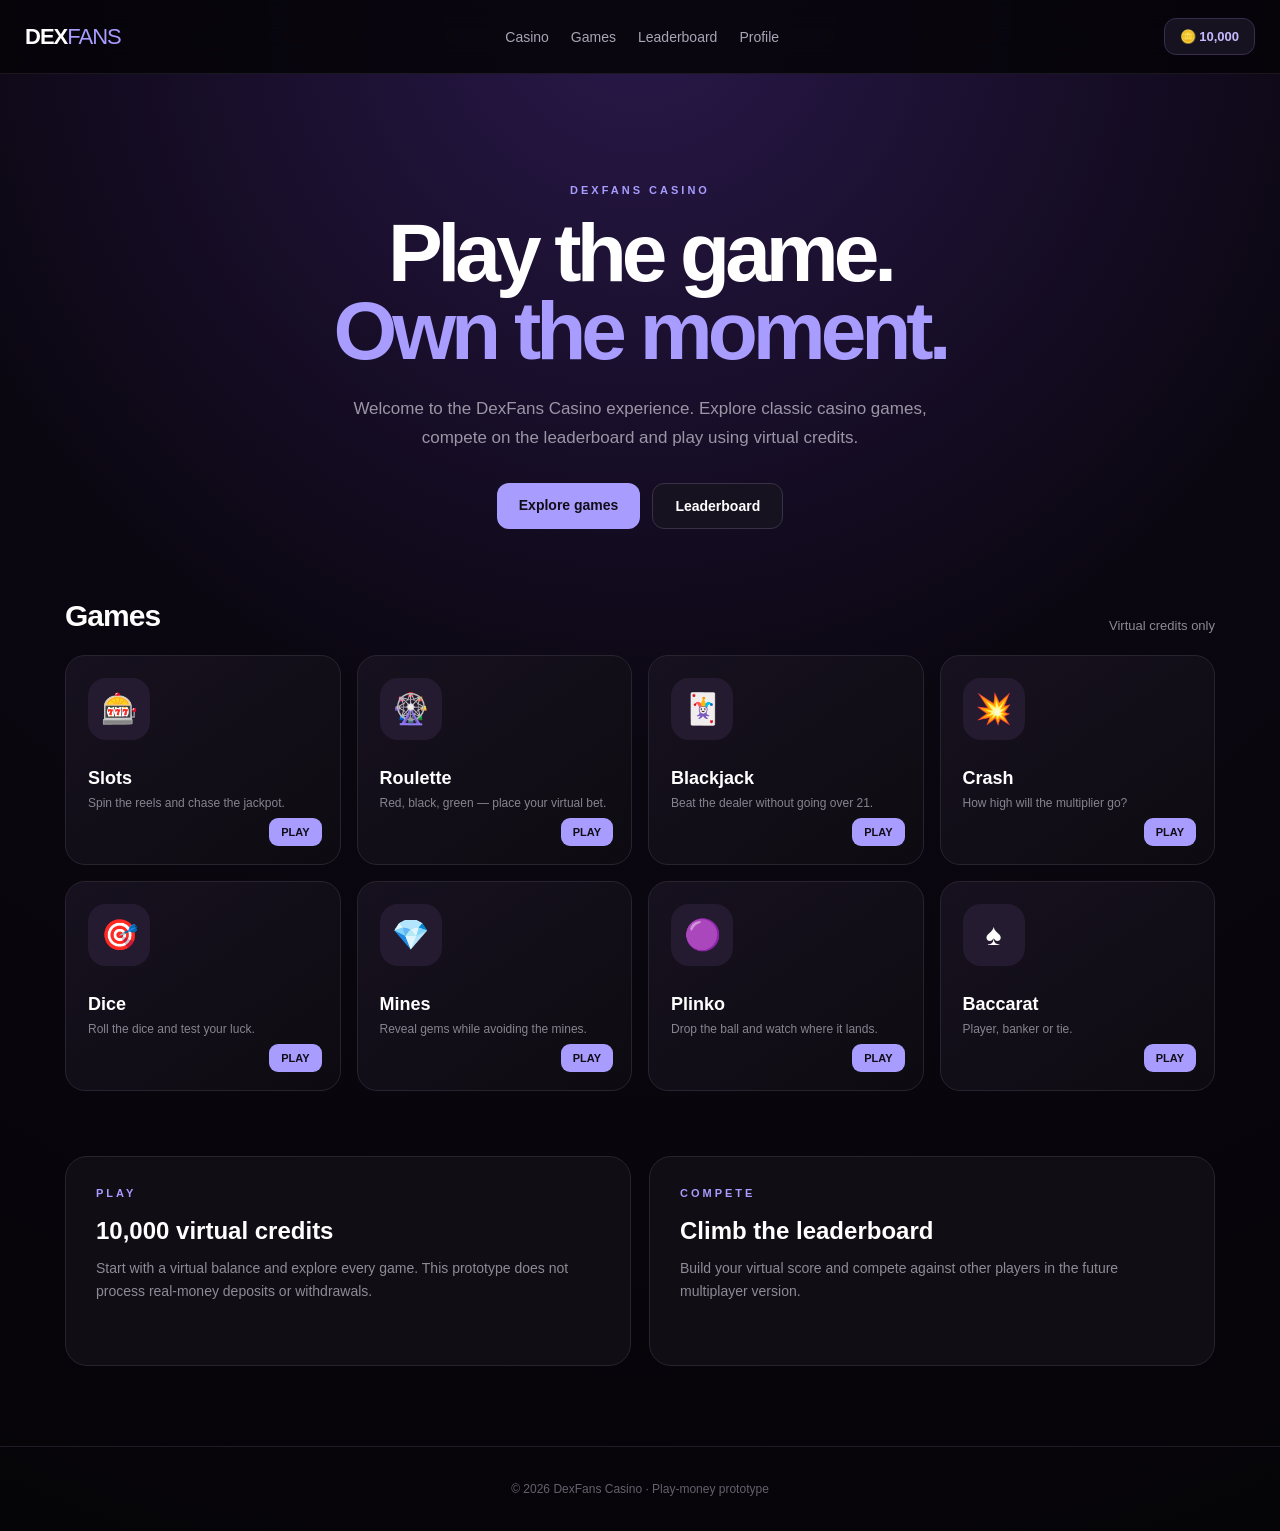
==== index.html @ b961a826 "Create index.html" ====
<!DOCTYPE html>
<html lang="en">
<head>
  <meta charset="UTF-8">
  <meta name="viewport" content="width=device-width, initial-scale=1.0">

  <title>DexFans Casino</title>

  <style>
    * {
      box-sizing: border-box;
      margin: 0;
      padding: 0;
    }

    body {
      font-family: Arial, Helvetica, sans-serif;
      background:
        radial-gradient(circle at top, #29184a 0%, #0b0711 45%, #050407 100%);
      color: white;
      min-height: 100vh;
    }

    header {
      height: 74px;
      display: flex;
      align-items: center;
      justify-content: space-between;
      padding: 0 25px;
      border-bottom: 1px solid rgba(255,255,255,.08);
      background: rgba(5,4,8,.85);
      backdrop-filter: blur(15px);
      position: sticky;
      top: 0;
      z-index: 10;
    }

    .logo {
      font-size: 22px;
      font-weight: 800;
      letter-spacing: -1px;
      text-decoration: none;
      color: white;
    }

    .logo span {
      color: #a89cff;
      font-weight: 400;
    }

    nav {
      display: flex;
      gap: 22px;
    }

    nav a {
      color: #aaa4b5;
      text-decoration: none;
      font-size: 14px;
    }

    nav a:hover {
      color: white;
    }

    .balance {
      background: #17121f;
      border: 1px solid #392c4e;
      padding: 10px 15px;
      border-radius: 12px;
      color: #c5baff;
      font-weight: bold;
      font-size: 13px;
    }

    main {
      max-width: 1200px;
      margin: auto;
      padding: 55px 25px 80px;
    }

    .hero {
      text-align: center;
      padding: 55px 10px 70px;
    }

    .eyebrow {
      color: #a89cff;
      letter-spacing: 3px;
      font-size: 11px;
      font-weight: bold;
      margin-bottom: 18px;
    }

    h1 {
      font-size: clamp(44px, 8vw, 82px);
      line-height: .95;
      letter-spacing: -5px;
      margin-bottom: 25px;
    }

    h1 span {
      color: #a89cff;
    }

    .hero p {
      color: #9b96a5;
      max-width: 620px;
      margin: auto;
      line-height: 1.7;
      font-size: 17px;
    }

    .hero-buttons {
      margin-top: 30px;
      display: flex;
      justify-content: center;
      gap: 12px;
      flex-wrap: wrap;
    }

    .button {
      display: inline-block;
      border: none;
      border-radius: 12px;
      padding: 14px 22px;
      font-weight: bold;
      cursor: pointer;
      text-decoration: none;
      font-size: 14px;
    }

    .primary {
      background: #a89cff;
      color: #100d17;
    }

    .secondary {
      background: #17121f;
      border: 1px solid #3a3048;
      color: white;
    }

    .section-title {
      display: flex;
      justify-content: space-between;
      align-items: end;
      margin-bottom: 22px;
    }

    .section-title h2 {
      font-size: 30px;
      letter-spacing: -1px;
    }

    .section-title span {
      color: #8e8997;
      font-size: 13px;
    }

    .games {
      display: grid;
      grid-template-columns: repeat(4, 1fr);
      gap: 16px;
    }

    .game {
      min-height: 210px;
      padding: 22px;
      border-radius: 20px;
      border: 1px solid #29232f;
      background: linear-gradient(145deg, #17111f, #0d0b11);
      position: relative;
      overflow: hidden;
      transition: .2s;
    }

    .game:hover {
      transform: translateY(-4px);
      border-color: #6d5e91;
    }

    .game-icon {
      width: 62px;
      height: 62px;
      border-radius: 18px;
      display: grid;
      place-items: center;
      background: #241b31;
      font-size: 30px;
      margin-bottom: 28px;
    }

    .game h3 {
      font-size: 18px;
      margin-bottom: 7px;
    }

    .game p {
      color: #888390;
      font-size: 12px;
    }

    .play {
      position: absolute;
      right: 18px;
      bottom: 18px;
      background: #a89cff;
      color: #100d17;
      padding: 8px 12px;
      border-radius: 9px;
      text-decoration: none;
      font-size: 11px;
      font-weight: bold;
    }

    .feature {
      margin-top: 65px;
      display: grid;
      grid-template-columns: 1fr 1fr;
      gap: 18px;
    }

    .feature-card {
      padding: 30px;
      min-height: 210px;
      border-radius: 22px;
      border: 1px solid #29232f;
      background: #100d14;
    }

    .feature-card h2 {
      margin-bottom: 12px;
    }

    .feature-card p {
      color: #8f8a96;
      line-height: 1.7;
      font-size: 14px;
    }

    footer {
      text-align: center;
      padding: 35px 20px;
      border-top: 1px solid #211d26;
      color: #66616d;
      font-size: 12px;
    }

    @media (max-width: 850px) {
      .games {
        grid-template-columns: repeat(2, 1fr);
      }

      .feature {
        grid-template-columns: 1fr;
      }

      nav {
        display: none;
      }
    }

    @media (max-width: 500px) {
      .games {
        grid-template-columns: 1fr;
      }

      h1 {
        letter-spacing: -3px;
      }

      .balance {
        display: none;
      }
    }
  </style>
</head>

<body>

<header>

  <a href="index.html" class="logo">
    DEX<span>FANS</span>
  </a>

  <nav>
    <a href="index.html">Casino</a>
    <a href="#">Games</a>
    <a href="#">Leaderboard</a>
    <a href="#">Profile</a>
  </nav>

  <div class="balance">
    🪙 10,000
  </div>

</header>


<main>

  <section class="hero">

    <div class="eyebrow">
      DEXFANS CASINO
    </div>

    <h1>
      Play the game.<br>
      <span>Own the moment.</span>
    </h1>

    <p>
      Welcome to the DexFans Casino experience.
      Explore classic casino games, compete on the leaderboard
      and play using virtual credits.
    </p>

    <div class="hero-buttons">
      <a href="#games" class="button primary">
        Explore games
      </a>

      <a href="#leaderboard" class="button secondary">
        Leaderboard
      </a>
    </div>

  </section>


  <section id="games">

    <div class="section-title">
      <h2>Games</h2>
      <span>Virtual credits only</span>
    </div>


    <div class="games">

      <div class="game">
        <div class="game-icon">🎰</div>
        <h3>Slots</h3>
        <p>Spin the reels and chase the jackpot.</p>
        <a class="play" href="slots.html">PLAY</a>
      </div>


      <div class="game">
        <div class="game-icon">🎡</div>
        <h3>Roulette</h3>
        <p>Red, black, green — place your virtual bet.</p>
        <a class="play" href="roulette.html">PLAY</a>
      </div>


      <div class="game">
        <div class="game-icon">🃏</div>
        <h3>Blackjack</h3>
        <p>Beat the dealer without going over 21.</p>
        <a class="play" href="blackjack.html">PLAY</a>
      </div>


      <div class="game">
        <div class="game-icon">💥</div>
        <h3>Crash</h3>
        <p>How high will the multiplier go?</p>
        <a class="play" href="crash.html">PLAY</a>
      </div>


      <div class="game">
        <div class="game-icon">🎯</div>
        <h3>Dice</h3>
        <p>Roll the dice and test your luck.</p>
        <a class="play" href="dice.html">PLAY</a>
      </div>


      <div class="game">
        <div class="game-icon">💎</div>
        <h3>Mines</h3>
        <p>Reveal gems while avoiding the mines.</p>
        <a class="play" href="mines.html">PLAY</a>
      </div>


      <div class="game">
        <div class="game-icon">🟣</div>
        <h3>Plinko</h3>
        <p>Drop the ball and watch where it lands.</p>
        <a class="play" href="plinko.html">PLAY</a>
      </div>


      <div class="game">
        <div class="game-icon">♠️</div>
        <h3>Baccarat</h3>
        <p>Player, banker or tie.</p>
        <a class="play" href="baccarat.html">PLAY</a>
      </div>

    </div>

  </section>


  <section class="feature">

    <div class="feature-card">

      <div class="eyebrow">
        PLAY
      </div>

      <h2>10,000 virtual credits</h2>

      <p>
        Start with a virtual balance and explore every game.
        This prototype does not process real-money deposits
        or withdrawals.
      </p>

    </div>


    <div class="feature-card" id="leaderboard">

      <div class="eyebrow">
        COMPETE
      </div>

      <h2>Climb the leaderboard</h2>

      <p>
        Build your virtual score and compete against other
        players in the future multiplayer version.
      </p>

    </div>

  </section>

</main>


<footer>

  © 2026 DexFans Casino · Play-money prototype

</footer>


</body>
</html>
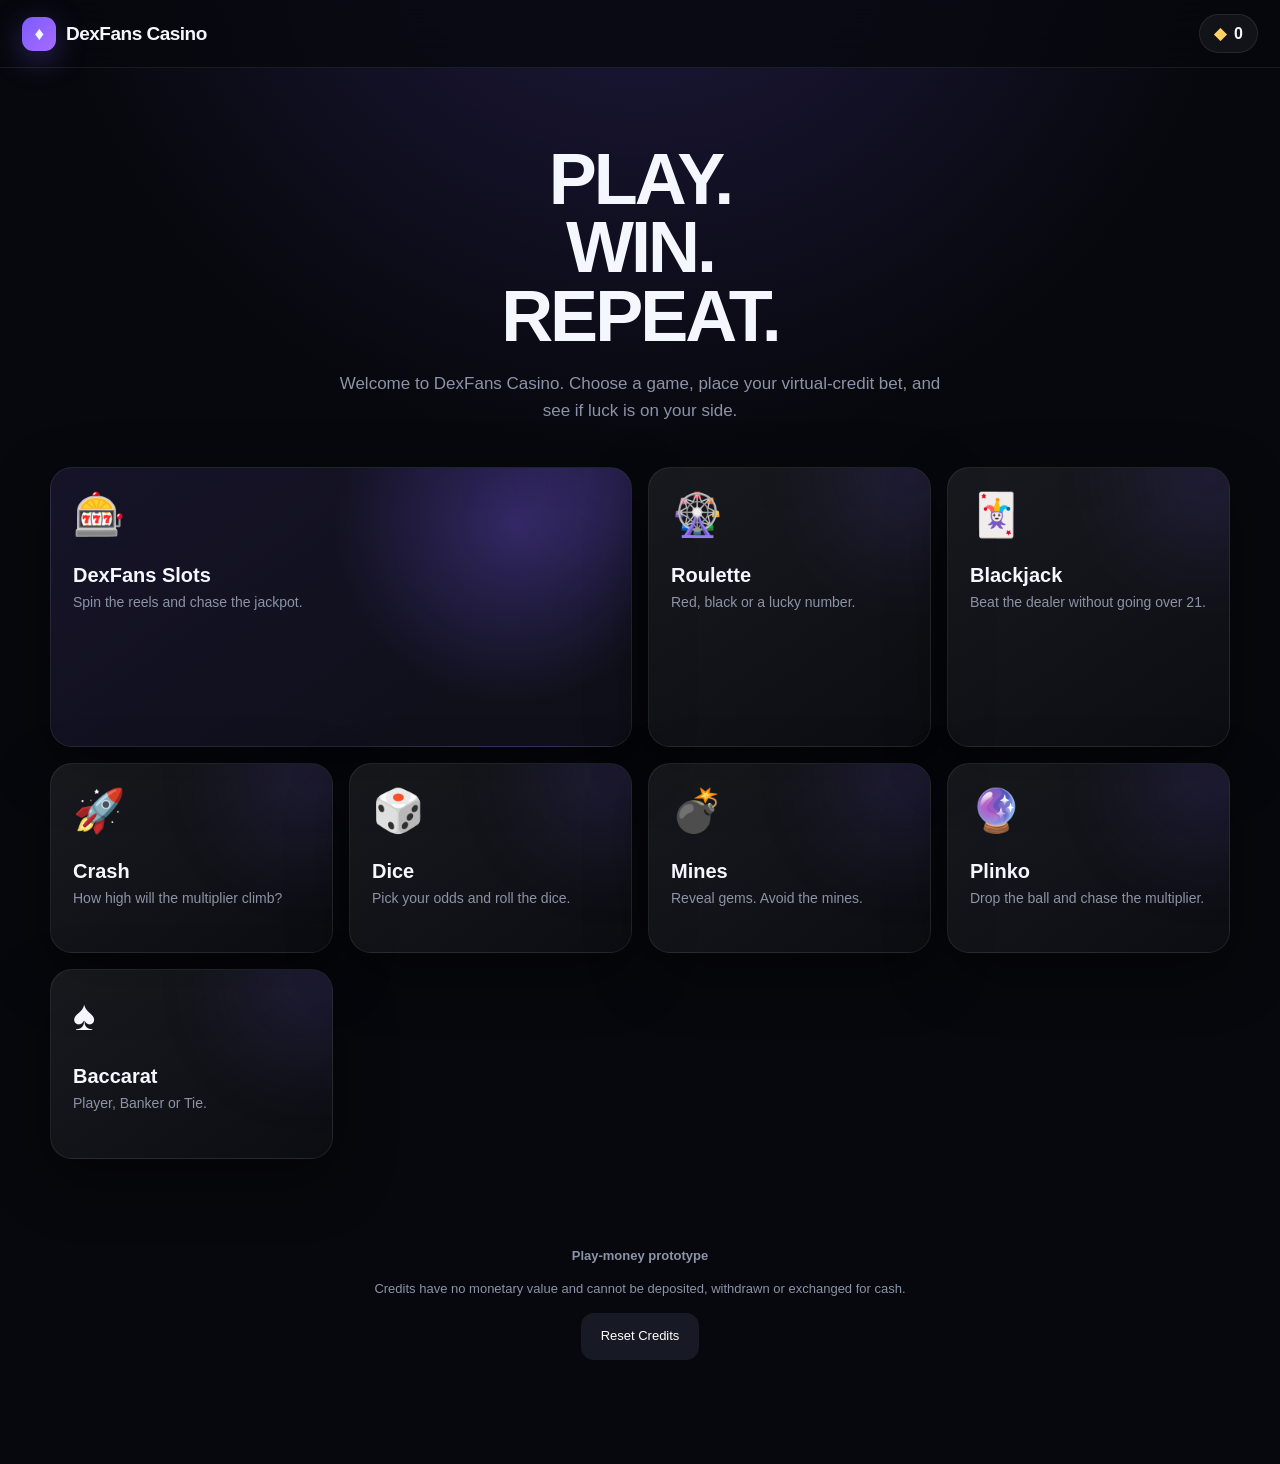
==== commit 944577b3: "Update index.html" ====
--- a/index.html
+++ b/index.html
@@ -2,458 +2,219 @@
 <html lang="en">
 <head>
   <meta charset="UTF-8">
-  <meta name="viewport" content="width=device-width, initial-scale=1.0">
+  <meta name="viewport"
+        content="width=device-width, initial-scale=1.0,
+                 maximum-scale=1.0, user-scalable=no">
 
   <title>DexFans Casino</title>
 
-  <style>
-    * {
-      box-sizing: border-box;
-      margin: 0;
-      padding: 0;
-    }
-
-    body {
-      font-family: Arial, Helvetica, sans-serif;
-      background:
-        radial-gradient(circle at top, #29184a 0%, #0b0711 45%, #050407 100%);
-      color: white;
-      min-height: 100vh;
-    }
-
-    header {
-      height: 74px;
-      display: flex;
-      align-items: center;
-      justify-content: space-between;
-      padding: 0 25px;
-      border-bottom: 1px solid rgba(255,255,255,.08);
-      background: rgba(5,4,8,.85);
-      backdrop-filter: blur(15px);
-      position: sticky;
-      top: 0;
-      z-index: 10;
-    }
-
-    .logo {
-      font-size: 22px;
-      font-weight: 800;
-      letter-spacing: -1px;
-      text-decoration: none;
-      color: white;
-    }
-
-    .logo span {
-      color: #a89cff;
-      font-weight: 400;
-    }
-
-    nav {
-      display: flex;
-      gap: 22px;
-    }
-
-    nav a {
-      color: #aaa4b5;
-      text-decoration: none;
-      font-size: 14px;
-    }
-
-    nav a:hover {
-      color: white;
-    }
-
-    .balance {
-      background: #17121f;
-      border: 1px solid #392c4e;
-      padding: 10px 15px;
-      border-radius: 12px;
-      color: #c5baff;
-      font-weight: bold;
-      font-size: 13px;
-    }
-
-    main {
-      max-width: 1200px;
-      margin: auto;
-      padding: 55px 25px 80px;
-    }
-
-    .hero {
-      text-align: center;
-      padding: 55px 10px 70px;
-    }
-
-    .eyebrow {
-      color: #a89cff;
-      letter-spacing: 3px;
-      font-size: 11px;
-      font-weight: bold;
-      margin-bottom: 18px;
-    }
-
-    h1 {
-      font-size: clamp(44px, 8vw, 82px);
-      line-height: .95;
-      letter-spacing: -5px;
-      margin-bottom: 25px;
-    }
-
-    h1 span {
-      color: #a89cff;
-    }
-
-    .hero p {
-      color: #9b96a5;
-      max-width: 620px;
-      margin: auto;
-      line-height: 1.7;
-      font-size: 17px;
-    }
-
-    .hero-buttons {
-      margin-top: 30px;
-      display: flex;
-      justify-content: center;
-      gap: 12px;
-      flex-wrap: wrap;
-    }
-
-    .button {
-      display: inline-block;
-      border: none;
-      border-radius: 12px;
-      padding: 14px 22px;
-      font-weight: bold;
-      cursor: pointer;
-      text-decoration: none;
-      font-size: 14px;
-    }
-
-    .primary {
-      background: #a89cff;
-      color: #100d17;
-    }
-
-    .secondary {
-      background: #17121f;
-      border: 1px solid #3a3048;
-      color: white;
-    }
-
-    .section-title {
-      display: flex;
-      justify-content: space-between;
-      align-items: end;
-      margin-bottom: 22px;
-    }
-
-    .section-title h2 {
-      font-size: 30px;
-      letter-spacing: -1px;
-    }
-
-    .section-title span {
-      color: #8e8997;
-      font-size: 13px;
-    }
-
-    .games {
-      display: grid;
-      grid-template-columns: repeat(4, 1fr);
-      gap: 16px;
-    }
-
-    .game {
-      min-height: 210px;
-      padding: 22px;
-      border-radius: 20px;
-      border: 1px solid #29232f;
-      background: linear-gradient(145deg, #17111f, #0d0b11);
-      position: relative;
-      overflow: hidden;
-      transition: .2s;
-    }
-
-    .game:hover {
-      transform: translateY(-4px);
-      border-color: #6d5e91;
-    }
-
-    .game-icon {
-      width: 62px;
-      height: 62px;
-      border-radius: 18px;
-      display: grid;
-      place-items: center;
-      background: #241b31;
-      font-size: 30px;
-      margin-bottom: 28px;
-    }
-
-    .game h3 {
-      font-size: 18px;
-      margin-bottom: 7px;
-    }
-
-    .game p {
-      color: #888390;
-      font-size: 12px;
-    }
-
-    .play {
-      position: absolute;
-      right: 18px;
-      bottom: 18px;
-      background: #a89cff;
-      color: #100d17;
-      padding: 8px 12px;
-      border-radius: 9px;
-      text-decoration: none;
-      font-size: 11px;
-      font-weight: bold;
-    }
-
-    .feature {
-      margin-top: 65px;
-      display: grid;
-      grid-template-columns: 1fr 1fr;
-      gap: 18px;
-    }
-
-    .feature-card {
-      padding: 30px;
-      min-height: 210px;
-      border-radius: 22px;
-      border: 1px solid #29232f;
-      background: #100d14;
-    }
-
-    .feature-card h2 {
-      margin-bottom: 12px;
-    }
-
-    .feature-card p {
-      color: #8f8a96;
-      line-height: 1.7;
-      font-size: 14px;
-    }
-
-    footer {
-      text-align: center;
-      padding: 35px 20px;
-      border-top: 1px solid #211d26;
-      color: #66616d;
-      font-size: 12px;
-    }
-
-    @media (max-width: 850px) {
-      .games {
-        grid-template-columns: repeat(2, 1fr);
-      }
-
-      .feature {
-        grid-template-columns: 1fr;
-      }
-
-      nav {
-        display: none;
-      }
-    }
-
-    @media (max-width: 500px) {
-      .games {
-        grid-template-columns: 1fr;
-      }
-
-      h1 {
-        letter-spacing: -3px;
-      }
-
-      .balance {
-        display: none;
-      }
-    }
-  </style>
+  <meta name="description"
+        content="DexFans Casino — play your favourite casino games with virtual credits.">
+
+  <link rel="stylesheet" href="casino.css">
 </head>
 
 <body>
 
-<header>
-
-  <a href="index.html" class="logo">
-    DEX<span>FANS</span>
+<header class="casino-header">
+
+  <a href="index.html" class="brand">
+    <span class="brand-mark">♦</span>
+    <span>DexFans Casino</span>
   </a>
 
-  <nav>
-    <a href="index.html">Casino</a>
-    <a href="#">Games</a>
-    <a href="#">Leaderboard</a>
-    <a href="#">Profile</a>
-  </nav>
-
   <div class="balance">
-    🪙 10,000
+    <span class="balance-icon">◆</span>
+    <span data-balance>10,000</span>
   </div>
 
 </header>
 
 
-<main>
+<main class="page">
 
   <section class="hero">
 
-    <div class="eyebrow">
-      DEXFANS CASINO
-    </div>
-
     <h1>
-      Play the game.<br>
-      <span>Own the moment.</span>
+      PLAY.
+      <br>
+      WIN.
+      <br>
+      REPEAT.
     </h1>
 
     <p>
-      Welcome to the DexFans Casino experience.
-      Explore classic casino games, compete on the leaderboard
-      and play using virtual credits.
+      Welcome to DexFans Casino.
+      Choose a game, place your virtual-credit bet,
+      and see if luck is on your side.
     </p>
 
-    <div class="hero-buttons">
-      <a href="#games" class="button primary">
-        Explore games
-      </a>
-
-      <a href="#leaderboard" class="button secondary">
-        Leaderboard
-      </a>
-    </div>
-
   </section>
 
 
-  <section id="games">
-
-    <div class="section-title">
-      <h2>Games</h2>
-      <span>Virtual credits only</span>
-    </div>
-
-
-    <div class="games">
-
-      <div class="game">
-        <div class="game-icon">🎰</div>
-        <h3>Slots</h3>
-        <p>Spin the reels and chase the jackpot.</p>
-        <a class="play" href="slots.html">PLAY</a>
-      </div>
-
-
-      <div class="game">
-        <div class="game-icon">🎡</div>
-        <h3>Roulette</h3>
-        <p>Red, black, green — place your virtual bet.</p>
-        <a class="play" href="roulette.html">PLAY</a>
-      </div>
-
-
-      <div class="game">
-        <div class="game-icon">🃏</div>
-        <h3>Blackjack</h3>
-        <p>Beat the dealer without going over 21.</p>
-        <a class="play" href="blackjack.html">PLAY</a>
-      </div>
-
-
-      <div class="game">
-        <div class="game-icon">💥</div>
-        <h3>Crash</h3>
-        <p>How high will the multiplier go?</p>
-        <a class="play" href="crash.html">PLAY</a>
-      </div>
-
-
-      <div class="game">
-        <div class="game-icon">🎯</div>
-        <h3>Dice</h3>
-        <p>Roll the dice and test your luck.</p>
-        <a class="play" href="dice.html">PLAY</a>
-      </div>
-
-
-      <div class="game">
-        <div class="game-icon">💎</div>
-        <h3>Mines</h3>
-        <p>Reveal gems while avoiding the mines.</p>
-        <a class="play" href="mines.html">PLAY</a>
-      </div>
-
-
-      <div class="game">
-        <div class="game-icon">🟣</div>
-        <h3>Plinko</h3>
-        <p>Drop the ball and watch where it lands.</p>
-        <a class="play" href="plinko.html">PLAY</a>
-      </div>
-
-
-      <div class="game">
-        <div class="game-icon">♠️</div>
-        <h3>Baccarat</h3>
-        <p>Player, banker or tie.</p>
-        <a class="play" href="baccarat.html">PLAY</a>
-      </div>
-
-    </div>
+  <section class="game-grid">
+
+
+    <!-- SLOTS -->
+
+    <a class="game-card featured"
+       href="slots.html">
+
+      <div class="game-icon">🎰</div>
+
+      <h3>DexFans Slots</h3>
+
+      <p>
+        Spin the reels and chase the jackpot.
+      </p>
+
+    </a>
+
+
+    <!-- ROULETTE -->
+
+    <a class="game-card"
+       href="roulette.html">
+
+      <div class="game-icon">🎡</div>
+
+      <h3>Roulette</h3>
+
+      <p>
+        Red, black or a lucky number.
+      </p>
+
+    </a>
+
+
+    <!-- BLACKJACK -->
+
+    <a class="game-card"
+       href="blackjack.html">
+
+      <div class="game-icon">🃏</div>
+
+      <h3>Blackjack</h3>
+
+      <p>
+        Beat the dealer without going over 21.
+      </p>
+
+    </a>
+
+
+    <!-- CRASH -->
+
+    <a class="game-card"
+       href="crash.html">
+
+      <div class="game-icon">🚀</div>
+
+      <h3>Crash</h3>
+
+      <p>
+        How high will the multiplier climb?
+      </p>
+
+    </a>
+
+
+    <!-- DICE -->
+
+    <a class="game-card"
+       href="dice.html">
+
+      <div class="game-icon">🎲</div>
+
+      <h3>Dice</h3>
+
+      <p>
+        Pick your odds and roll the dice.
+      </p>
+
+    </a>
+
+
+    <!-- MINES -->
+
+    <a class="game-card"
+       href="mines.html">
+
+      <div class="game-icon">💣</div>
+
+      <h3>Mines</h3>
+
+      <p>
+        Reveal gems. Avoid the mines.
+      </p>
+
+    </a>
+
+
+    <!-- PLINKO -->
+
+    <a class="game-card"
+       href="plinko.html">
+
+      <div class="game-icon">🔮</div>
+
+      <h3>Plinko</h3>
+
+      <p>
+        Drop the ball and chase the multiplier.
+      </p>
+
+    </a>
+
+
+    <!-- BACCARAT -->
+
+    <a class="game-card"
+       href="baccarat.html">
+
+      <div class="game-icon">♠️</div>
+
+      <h3>Baccarat</h3>
+
+      <p>
+        Player, Banker or Tie.
+      </p>
+
+    </a>
 
   </section>
 
 
-  <section class="feature">
-
-    <div class="feature-card">
-
-      <div class="eyebrow">
-        PLAY
-      </div>
-
-      <h2>10,000 virtual credits</h2>
-
-      <p>
-        Start with a virtual balance and explore every game.
-        This prototype does not process real-money deposits
-        or withdrawals.
-      </p>
-
-    </div>
-
-
-    <div class="feature-card" id="leaderboard">
-
-      <div class="eyebrow">
-        COMPETE
-      </div>
-
-      <h2>Climb the leaderboard</h2>
-
-      <p>
-        Build your virtual score and compete against other
-        players in the future multiplayer version.
-      </p>
-
-    </div>
+  <section style="
+    margin-top:50px;
+    padding:24px;
+    text-align:center;
+    color:var(--muted);
+    font-size:13px;
+    line-height:1.6;
+  ">
+
+    <p>
+      <strong>Play-money prototype</strong>
+    </p>
+
+    <p>
+      Credits have no monetary value and cannot be
+      deposited, withdrawn or exchanged for cash.
+    </p>
+
+    <button
+      class="btn"
+      onclick="DexFansCasino.resetBalance();">
+      Reset Credits
+    </button>
 
   </section>
 
 </main>
 
 
-<footer>
-
-  © 2026 DexFans Casino · Play-money prototype
-
-</footer>
-
+<script src="casino.js"></script>
 
 </body>
-</html>+</html>
--- a/casino.css
+++ b/casino.css
@@ -0,0 +1,602 @@
+:root {
+  --bg: #07080d;
+  --panel: #10121a;
+  --panel-2: #171a25;
+  --border: rgba(255,255,255,.08);
+  --text: #f5f7ff;
+  --muted: #8c93a7;
+  --accent: #7c5cff;
+  --accent-2: #b18cff;
+  --green: #39e58c;
+  --red: #ff4d67;
+  --gold: #ffd166;
+  --shadow: 0 20px 60px rgba(0,0,0,.45);
+}
+
+* {
+  box-sizing: border-box;
+  -webkit-tap-highlight-color: transparent;
+}
+
+html {
+  scroll-behavior: smooth;
+}
+
+body {
+  margin: 0;
+  min-height: 100vh;
+  background:
+    radial-gradient(circle at 50% -10%, rgba(124,92,255,.22), transparent 35%),
+    var(--bg);
+  color: var(--text);
+  font-family: -apple-system, BlinkMacSystemFont, "SF Pro Display",
+               "Segoe UI", sans-serif;
+}
+
+button,
+input {
+  font: inherit;
+}
+
+button {
+  cursor: pointer;
+  border: 0;
+}
+
+a {
+  color: inherit;
+  text-decoration: none;
+}
+
+/* =========================
+   HEADER
+========================= */
+
+.casino-header {
+  position: sticky;
+  top: 0;
+  z-index: 100;
+  height: 68px;
+  display: flex;
+  align-items: center;
+  justify-content: space-between;
+  padding: 0 22px;
+  background: rgba(7,8,13,.78);
+  border-bottom: 1px solid var(--border);
+  backdrop-filter: blur(22px);
+  -webkit-backdrop-filter: blur(22px);
+}
+
+.brand {
+  display: flex;
+  align-items: center;
+  gap: 10px;
+  font-size: 19px;
+  font-weight: 800;
+  letter-spacing: -.5px;
+}
+
+.brand-mark {
+  width: 34px;
+  height: 34px;
+  display: grid;
+  place-items: center;
+  border-radius: 11px;
+  background: linear-gradient(135deg, var(--accent), #a76bff);
+  box-shadow: 0 8px 30px rgba(124,92,255,.35);
+}
+
+.balance {
+  display: flex;
+  align-items: center;
+  gap: 8px;
+  padding: 9px 14px;
+  border: 1px solid var(--border);
+  border-radius: 999px;
+  background: rgba(255,255,255,.05);
+  font-weight: 700;
+}
+
+.balance-icon {
+  color: var(--gold);
+}
+
+/* =========================
+   LAYOUT
+========================= */
+
+.page {
+  width: min(1180px, calc(100% - 32px));
+  margin: 0 auto;
+  padding: 42px 0 80px;
+}
+
+.hero {
+  text-align: center;
+  padding: 35px 0 42px;
+}
+
+.hero h1 {
+  margin: 0;
+  font-size: clamp(38px, 7vw, 72px);
+  line-height: .95;
+  letter-spacing: -3px;
+}
+
+.hero p {
+  max-width: 620px;
+  margin: 20px auto 0;
+  color: var(--muted);
+  font-size: 17px;
+  line-height: 1.6;
+}
+
+/* =========================
+   GAME GRID
+========================= */
+
+.game-grid {
+  display: grid;
+  grid-template-columns: repeat(4, 1fr);
+  gap: 16px;
+}
+
+.game-card {
+  position: relative;
+  min-height: 190px;
+  padding: 22px;
+  overflow: hidden;
+  border: 1px solid var(--border);
+  border-radius: 22px;
+  background: linear-gradient(
+    145deg,
+    rgba(255,255,255,.075),
+    rgba(255,255,255,.025)
+  );
+  box-shadow: var(--shadow);
+  transition:
+    transform .25s cubic-bezier(.2,.8,.2,1),
+    border-color .25s ease,
+    background .25s ease;
+}
+
+.game-card::before {
+  content: "";
+  position: absolute;
+  width: 140px;
+  height: 140px;
+  top: -60px;
+  right: -50px;
+  border-radius: 50%;
+  background: var(--accent);
+  filter: blur(50px);
+  opacity: .16;
+}
+
+.game-card:hover {
+  transform: translateY(-6px);
+  border-color: rgba(124,92,255,.4);
+}
+
+.game-icon {
+  font-size: 42px;
+  margin-bottom: 25px;
+}
+
+.game-card h3 {
+  margin: 0 0 7px;
+  font-size: 20px;
+}
+
+.game-card p {
+  margin: 0;
+  color: var(--muted);
+  font-size: 14px;
+}
+
+.game-card.featured {
+  grid-column: span 2;
+  min-height: 280px;
+  background:
+    radial-gradient(circle at 80% 20%, rgba(124,92,255,.3), transparent 35%),
+    linear-gradient(145deg,#161328,#0e0f17);
+}
+
+/* =========================
+   GAME PAGE
+========================= */
+
+.game-page {
+  max-width: 900px;
+  margin: auto;
+}
+
+.game-title {
+  text-align: center;
+  margin: 25px 0 30px;
+}
+
+.game-title h1 {
+  margin: 0;
+  font-size: clamp(32px,6vw,52px);
+  letter-spacing: -2px;
+}
+
+.game-title p {
+  color: var(--muted);
+}
+
+.game-panel {
+  padding: 28px;
+  border: 1px solid var(--border);
+  border-radius: 28px;
+  background: rgba(16,18,26,.86);
+  box-shadow: var(--shadow);
+  backdrop-filter: blur(18px);
+}
+
+/* =========================
+   CONTROLS
+========================= */
+
+.controls {
+  display: flex;
+  gap: 12px;
+  flex-wrap: wrap;
+  margin-top: 22px;
+}
+
+.control-group {
+  flex: 1;
+  min-width: 150px;
+}
+
+.control-group label {
+  display: block;
+  margin-bottom: 8px;
+  color: var(--muted);
+  font-size: 13px;
+}
+
+input {
+  width: 100%;
+  padding: 13px 14px;
+  border: 1px solid var(--border);
+  border-radius: 13px;
+  outline: none;
+  color: var(--text);
+  background: #0a0b11;
+}
+
+input:focus {
+  border-color: var(--accent);
+}
+
+.btn {
+  padding: 13px 20px;
+  border-radius: 13px;
+  color: white;
+  background: var(--panel-2);
+  transition: transform .15s ease, filter .15s ease;
+}
+
+.btn:active {
+  transform: scale(.96);
+}
+
+.btn-primary {
+  background: linear-gradient(135deg, var(--accent), #9b6dff);
+  box-shadow: 0 10px 30px rgba(124,92,255,.28);
+}
+
+.btn-danger {
+  background: linear-gradient(135deg,#ff405e,#ff6b7f);
+}
+
+.btn-success {
+  background: linear-gradient(135deg,#23c978,#55eda1);
+  color: #06120c;
+}
+
+/* =========================
+   SLOTS
+========================= */
+
+.slot-machine {
+  padding: 22px;
+  border-radius: 24px;
+  background: #08090f;
+  border: 1px solid var(--border);
+}
+
+.reels {
+  display: grid;
+  grid-template-columns: repeat(3,1fr);
+  gap: 10px;
+}
+
+.reel {
+  height: 145px;
+  display: grid;
+  place-items: center;
+  overflow: hidden;
+  border-radius: 18px;
+  background: linear-gradient(#151824,#0b0c12);
+  border: 1px solid var(--border);
+  font-size: 64px;
+  box-shadow: inset 0 0 30px rgba(0,0,0,.45);
+}
+
+.reel.spinning {
+  animation: reelShake .08s linear infinite;
+}
+
+@keyframes reelShake {
+  0% { transform: translateY(-2px); }
+  50% { transform: translateY(2px); }
+  100% { transform: translateY(-2px); }
+}
+
+/* =========================
+   RESULT
+========================= */
+
+.result {
+  min-height: 48px;
+  margin: 20px 0;
+  display: grid;
+  place-items: center;
+  text-align: center;
+  color: var(--muted);
+  font-weight: 700;
+}
+
+.result.win {
+  color: var(--green);
+  animation: pop .35s ease;
+}
+
+.result.lose {
+  color: var(--red);
+}
+
+@keyframes pop {
+  0% { transform: scale(.8); opacity: 0; }
+  70% { transform: scale(1.08); }
+  100% { transform: scale(1); opacity: 1; }
+}
+
+/* =========================
+   ROULETTE
+========================= */
+
+.roulette-wrap {
+  display: grid;
+  place-items: center;
+  padding: 25px;
+}
+
+.roulette-wheel {
+  width: min(340px,80vw);
+  aspect-ratio: 1;
+  border-radius: 50%;
+  position: relative;
+  border: 10px solid #181a24;
+  background:
+    conic-gradient(
+      #d52d45 0deg 10deg,
+      #171922 10deg 20deg,
+      #d52d45 20deg 30deg,
+      #171922 30deg 40deg,
+      #d52d45 40deg 50deg,
+      #171922 50deg 60deg,
+      #d52d45 60deg 70deg,
+      #171922 70deg 80deg,
+      #d52d45 80deg 90deg,
+      #171922 90deg 100deg,
+      #d52d45 100deg 110deg,
+      #171922 110deg 120deg,
+      #d52d45 120deg 130deg,
+      #171922 130deg 140deg,
+      #d52d45 140deg 150deg,
+      #171922 150deg 160deg,
+      #d52d45 160deg 170deg,
+      #171922 170deg 180deg,
+      #d52d45 180deg 190deg,
+      #171922 190deg 200deg,
+      #d52d45 200deg 210deg,
+      #171922 210deg 220deg,
+      #d52d45 220deg 230deg,
+      #171922 230deg 240deg,
+      #d52d45 240deg 250deg,
+      #171922 250deg 260deg,
+      #d52d45 260deg 270deg,
+      #171922 270deg 280deg,
+      #d52d45 280deg 290deg,
+      #171922 290deg 300deg,
+      #d52d45 300deg 310deg,
+      #171922 310deg 320deg,
+      #d52d45 320deg 330deg,
+      #171922 330deg 340deg,
+      #d52d45 340deg 350deg,
+      #171922 350deg 360deg
+    );
+  box-shadow: 0 20px 60px rgba(0,0,0,.6);
+  transition: transform 4s cubic-bezier(.12,.8,.18,1);
+}
+
+.roulette-wheel.spinning {
+  transform: rotate(1440deg);
+}
+
+.roulette-center {
+  position: absolute;
+  inset: 35%;
+  display: grid;
+  place-items: center;
+  border-radius: 50%;
+  background: #0b0c12;
+  border: 5px solid #242633;
+  font-size: 26px;
+}
+
+/* =========================
+   BLACKJACK
+========================= */
+
+.cards {
+  display: flex;
+  justify-content: center;
+  gap: 8px;
+  min-height: 120px;
+  padding: 15px;
+}
+
+.card {
+  width: 70px;
+  height: 100px;
+  display: grid;
+  place-items: center;
+  border-radius: 10px;
+  background: #f7f7fa;
+  color: #11131a;
+  font-size: 24px;
+  font-weight: 800;
+  box-shadow: 0 10px 25px rgba(0,0,0,.3);
+  animation: deal .25s ease both;
+}
+
+@keyframes deal {
+  from {
+    opacity: 0;
+    transform: translateY(-30px) rotate(-8deg);
+  }
+  to {
+    opacity: 1;
+    transform: none;
+  }
+}
+
+/* =========================
+   CRASH
+========================= */
+
+.crash-display {
+  height: 300px;
+  display: grid;
+  place-items: center;
+  border-radius: 22px;
+  overflow: hidden;
+  background:
+    radial-gradient(circle at 50% 100%, rgba(255,80,100,.22), transparent 45%),
+    #08090e;
+}
+
+.multiplier {
+  font-size: clamp(54px,12vw,100px);
+  font-weight: 900;
+  letter-spacing: -5px;
+}
+
+.multiplier.live {
+  animation: pulse .5s ease infinite alternate;
+}
+
+@keyframes pulse {
+  from { transform: scale(1); }
+  to { transform: scale(1.04); }
+}
+
+/* =========================
+   PLINKO
+========================= */
+
+.plinko-board {
+  position: relative;
+  width: min(420px,100%);
+  height: 520px;
+  margin: auto;
+  border-radius: 20px;
+  background: #090a10;
+  border: 1px solid var(--border);
+  overflow: hidden;
+}
+
+.plinko-ball {
+  position: absolute;
+  top: 5px;
+  left: 50%;
+  width: 16px;
+  height: 16px;
+  border-radius: 50%;
+  background: var(--accent-2);
+  box-shadow: 0 0 20px rgba(177,140,255,.8);
+  transform: translateX(-50%);
+}
+
+.peg {
+  position: absolute;
+  width: 7px;
+  height: 7px;
+  border-radius: 50%;
+  background: #6e7387;
+}
+
+/* =========================
+   MOBILE
+========================= */
+
+@media (max-width: 800px) {
+  .game-grid {
+    grid-template-columns: repeat(2,1fr);
+  }
+
+  .game-card.featured {
+    grid-column: span 2;
+  }
+}
+
+@media (max-width: 560px) {
+  .casino-header {
+    padding: 0 14px;
+  }
+
+  .page {
+    width: min(100% - 20px, 1180px);
+    padding-top: 20px;
+  }
+
+  .hero {
+    padding: 28px 0;
+  }
+
+  .hero h1 {
+    letter-spacing: -2px;
+  }
+
+  .game-grid {
+    grid-template-columns: 1fr;
+  }
+
+  .game-card,
+  .game-card.featured {
+    grid-column: span 1;
+    min-height: 170px;
+  }
+
+  .game-panel {
+    padding: 18px;
+    border-radius: 20px;
+  }
+
+  .reel {
+    height: 105px;
+    font-size: 45px;
+  }
+
+  .card {
+    width: 55px;
+    height: 80px;
+    font-size: 20px;
+  }
+}
